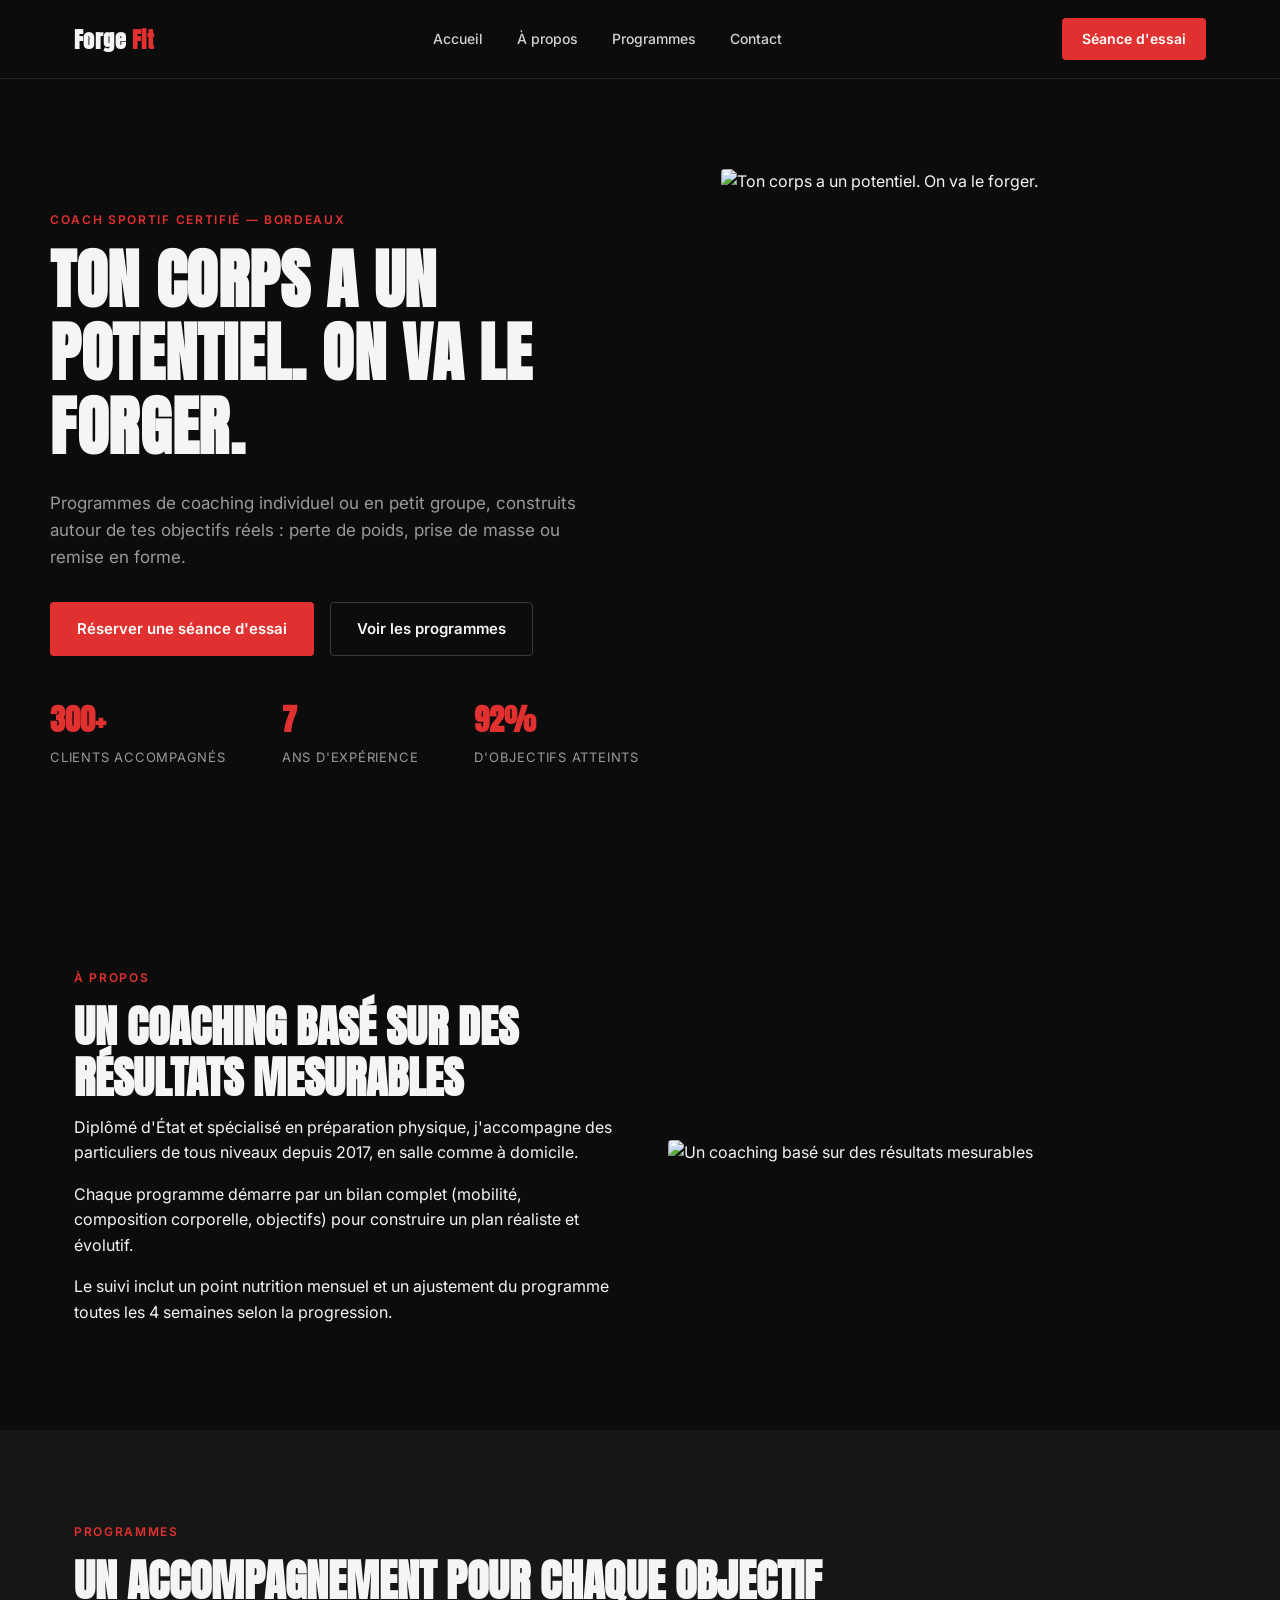
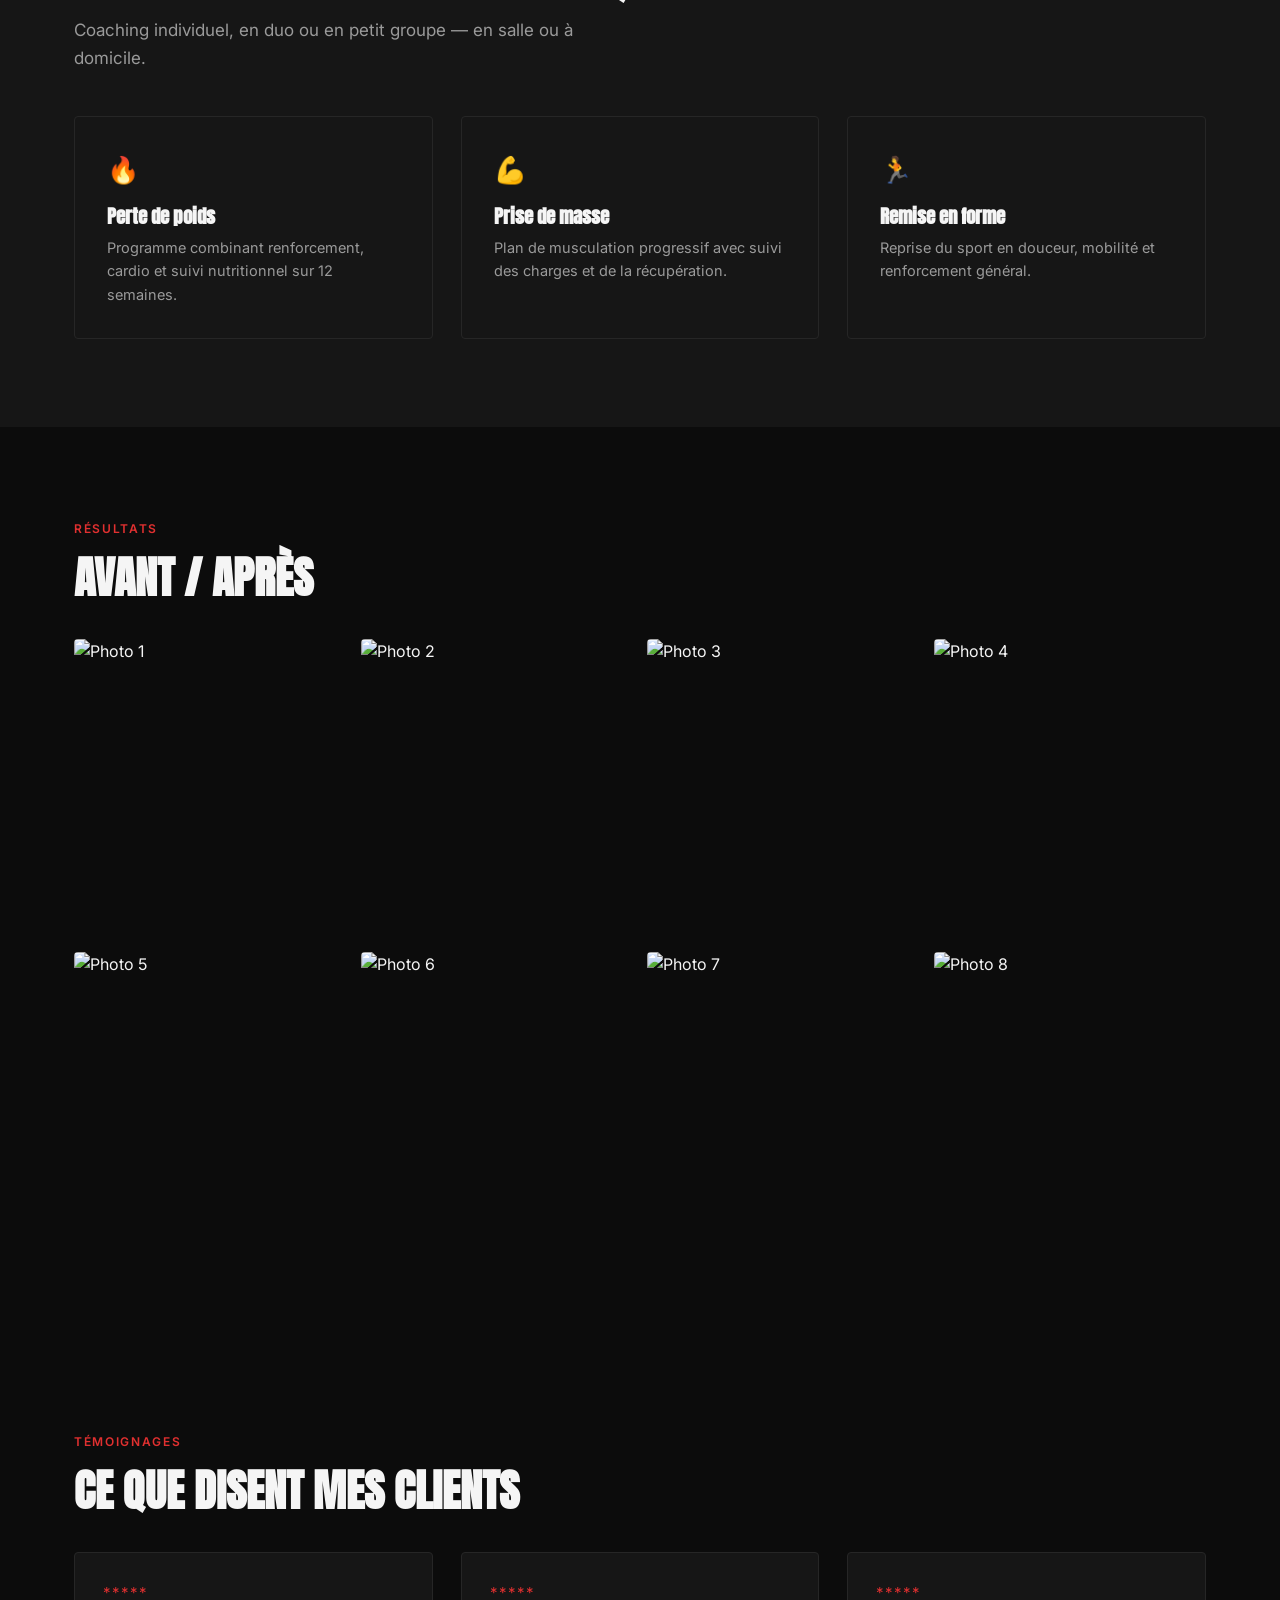
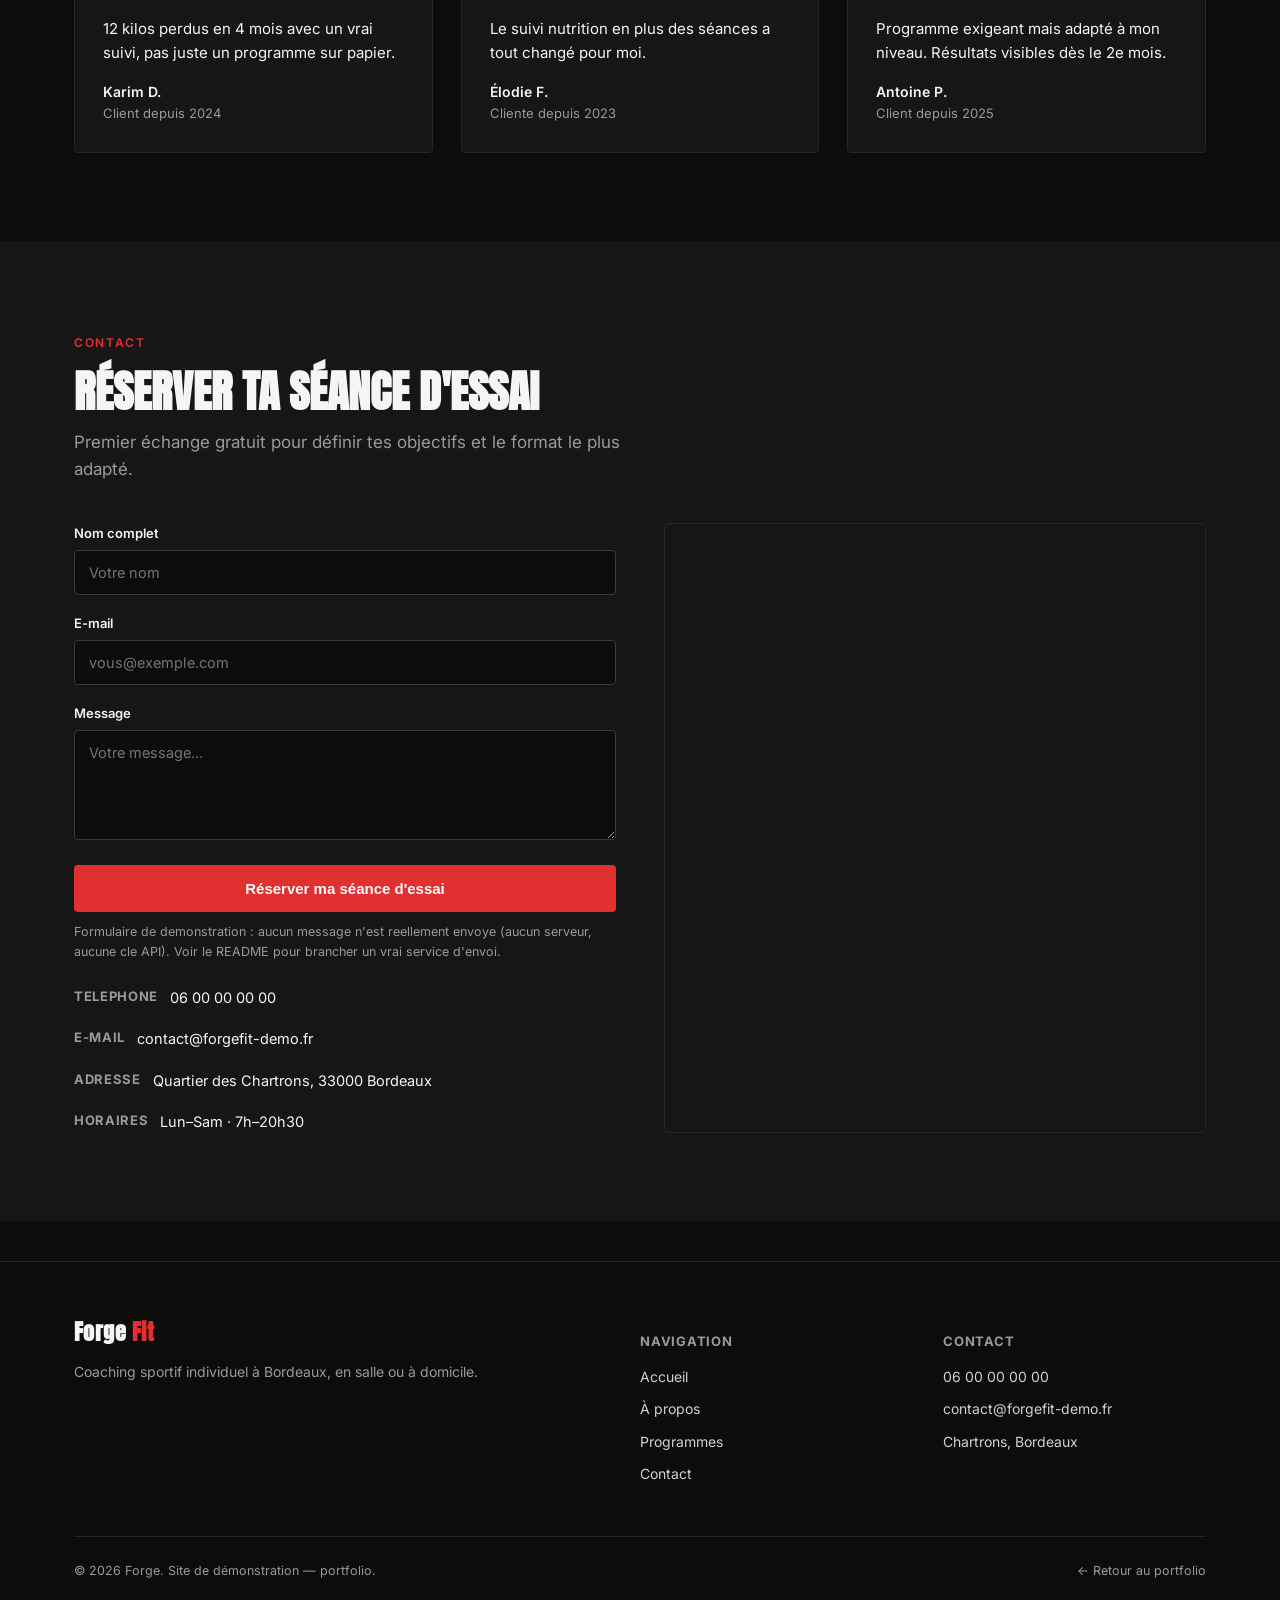
==== coach/index.html @ 1f24f9f5 "Premier envoi : Structure du portfolio et générateur" ====
<!doctype html>
<html lang="fr">
<head>
<meta charset="UTF-8">
<meta name="viewport" content="width=device-width, initial-scale=1.0">
<title>ForgeFit — Coaching sportif personnalisé à Bordeaux</title>
<meta name="description" content="ForgeFit, coach sportif à Bordeaux. Programmes personnalisés, suivi nutritionnel, coaching en salle ou à domicile.">
<link rel="preconnect" href="https://fonts.googleapis.com">
<link href="https://fonts.googleapis.com/css2?family=Anton&family=Inter:wght@400;500;600;700&display=swap" rel="stylesheet">
<link rel="stylesheet" href="../assets/site.css">
<style>
  :root{
    --bg:#0c0c0c; --surface:#161616; --text:#f5f5f5; --muted:#9a9a9a;
    --line:#262626; --line-strong:#3a3a3a;
    --accent:#e13030; --accent-contrast:#ffffff;
    --font-display:'Anton', serif;
    --font-body:'Inter', sans-serif;
    --radius:4px;
  }
  .hero h1{text-transform:uppercase; letter-spacing:.01em;} .section-title{text-transform:uppercase;}
</style>
</head>
<body>

<header class="nav">
  <div class="nav-inner">
    <a href="#accueil" class="brand">Forge <span>Fit</span></a>
    <nav class="links">
      <a href="#accueil">Accueil</a>
      <a href="#apropos">À propos</a>
      <a href="#services">Programmes</a>
      <a href="#contact">Contact</a>
    </nav>
    <a href="#contact" class="nav-cta">Séance d'essai</a>
    <button class="burger" aria-label="Menu"><span></span><span></span><span></span></button>
  </div>
  <div class="mobile-menu">
    <a href="#accueil">Accueil</a>
    <a href="#apropos">À propos</a>
    <a href="#services">Programmes</a>
    <a href="#contact">Contact</a>
  </div>
</header>


<section class="hero" id="accueil">
  <div class="container hero-grid">
    <div>
      
      <div class="eyebrow reveal">Coach sportif certifié — Bordeaux</div>
      <h1 class="reveal">Ton corps a un potentiel. On va le forger.</h1>
      <p class="lede reveal">Programmes de coaching individuel ou en petit groupe, construits autour de tes objectifs réels : perte de poids, prise de masse ou remise en forme.</p>
      <div class="hero-actions reveal">
        <a href="#contact" class="btn btn-primary">Réserver une séance d'essai</a>
        <a href="#services" class="btn btn-ghost">Voir les programmes</a>
      </div>
      <div class="stats reveal"><div class="stat"><b>300+</b><span>clients accompagnés</span></div><div class="stat"><b>7</b><span>ans d'expérience</span></div><div class="stat"><b>92%</b><span>d'objectifs atteints</span></div></div>
    </div>
    <div class="hero-media reveal">
      <img src="https://picsum.photos/seed/forgefit-hero/900/1100" alt="Ton corps a un potentiel. On va le forger." style="aspect-ratio:4/5;">
    </div>
  </div>
</section>



<section class="section" id="apropos">
  <div class="container split">
    
    <div>
      <div class="eyebrow reveal">À propos</div>
      <h2 class="section-title reveal">Un coaching basé sur des résultats mesurables</h2>
      <div class="reveal"><p>Diplômé d'État et spécialisé en préparation physique, j'accompagne des particuliers de tous niveaux depuis 2017, en salle comme à domicile.</p><p>Chaque programme démarre par un bilan complet (mobilité, composition corporelle, objectifs) pour construire un plan réaliste et évolutif.</p><p>Le suivi inclut un point nutrition mensuel et un ajustement du programme toutes les 4 semaines selon la progression.</p></div>
    </div>
    
    <div class="reveal"><img src="https://picsum.photos/seed/forgefit-coach/900/700" alt="Un coaching basé sur des résultats mesurables"></div>
  </div>
</section>



<section class="section alt" id="services">
  <div class="container">
    <div class="eyebrow reveal">Programmes</div>
    <h2 class="section-title reveal">Un accompagnement pour chaque objectif</h2>
    <p class="lede reveal" style="margin-bottom:44px;">Coaching individuel, en duo ou en petit groupe — en salle ou à domicile.</p>
    <div class="grid-3"><div class="card reveal"><div class="icon">🔥</div><h3>Perte de poids</h3><p>Programme combinant renforcement, cardio et suivi nutritionnel sur 12 semaines.</p></div><div class="card reveal"><div class="icon">💪</div><h3>Prise de masse</h3><p>Plan de musculation progressif avec suivi des charges et de la récupération.</p></div><div class="card reveal"><div class="icon">🏃</div><h3>Remise en forme</h3><p>Reprise du sport en douceur, mobilité et renforcement général.</p></div></div>
  </div>
</section>



<section class="section" id="galerie">
  <div class="container">
    <div class="eyebrow reveal">Résultats</div>
    <h2 class="section-title reveal" style="margin-bottom:36px;">Avant / après</h2>
    <div class="gallery reveal"><a href="https://picsum.photos/seed/forgefit-1/900/900" target="_blank" rel="noopener"><img src="https://picsum.photos/seed/forgefit-1/500/500" alt="Photo 1" loading="lazy"></a><a href="https://picsum.photos/seed/forgefit-2/900/900" target="_blank" rel="noopener"><img src="https://picsum.photos/seed/forgefit-2/500/500" alt="Photo 2" loading="lazy"></a><a href="https://picsum.photos/seed/forgefit-3/900/900" target="_blank" rel="noopener"><img src="https://picsum.photos/seed/forgefit-3/500/500" alt="Photo 3" loading="lazy"></a><a href="https://picsum.photos/seed/forgefit-4/900/900" target="_blank" rel="noopener"><img src="https://picsum.photos/seed/forgefit-4/500/500" alt="Photo 4" loading="lazy"></a><a href="https://picsum.photos/seed/forgefit-5/900/900" target="_blank" rel="noopener"><img src="https://picsum.photos/seed/forgefit-5/500/500" alt="Photo 5" loading="lazy"></a><a href="https://picsum.photos/seed/forgefit-6/900/900" target="_blank" rel="noopener"><img src="https://picsum.photos/seed/forgefit-6/500/500" alt="Photo 6" loading="lazy"></a><a href="https://picsum.photos/seed/forgefit-7/900/900" target="_blank" rel="noopener"><img src="https://picsum.photos/seed/forgefit-7/500/500" alt="Photo 7" loading="lazy"></a><a href="https://picsum.photos/seed/forgefit-8/900/900" target="_blank" rel="noopener"><img src="https://picsum.photos/seed/forgefit-8/500/500" alt="Photo 8" loading="lazy"></a></div>
  </div>
</section>

<section class="section">
  <div class="container">
    <div class="eyebrow reveal">Témoignages</div>
    <h2 class="section-title reveal" style="margin-bottom:36px;">Ce que disent mes clients</h2>
    <div class="grid-3"><div class="quote reveal"><div class="stars">*****</div><p>12 kilos perdus en 4 mois avec un vrai suivi, pas juste un programme sur papier.</p><div class="who">Karim D.<span>Client depuis 2024</span></div></div><div class="quote reveal"><div class="stars">*****</div><p>Le suivi nutrition en plus des séances a tout changé pour moi.</p><div class="who">Élodie F.<span>Cliente depuis 2023</span></div></div><div class="quote reveal"><div class="stars">*****</div><p>Programme exigeant mais adapté à mon niveau. Résultats visibles dès le 2e mois.</p><div class="who">Antoine P.<span>Client depuis 2025</span></div></div></div>
  </div>
</section>



<section class="section alt" id="contact">
  <div class="container">
    <div class="eyebrow reveal">Contact</div>
    <h2 class="section-title reveal">Réserver ta séance d'essai</h2>
    <p class="lede reveal" style="margin-bottom:40px;">Premier échange gratuit pour définir tes objectifs et le format le plus adapté.</p>
    <div class="contact-grid">
      <div class="reveal">
        <form class="contact-form">
          <div class="field"><label>Nom complet</label><input type="text" required placeholder="Votre nom"></div>
          <div class="field"><label>E-mail</label><input type="email" required placeholder="vous@exemple.com"></div>
          <div class="field"><label>Message</label><textarea required placeholder="Votre message..."></textarea></div>
          <button type="submit" class="btn btn-primary" style="width:100%;">Réserver ma séance d'essai</button>
        </form>
        <p class="form-note">Formulaire de demonstration : aucun message n'est reellement envoye (aucun serveur, aucune cle API). Voir le README pour brancher un vrai service d'envoi.</p>
        <div class="contact-info">
          <div><b>Telephone</b>06 00 00 00 00</div>
          <div><b>E-mail</b>contact@forgefit-demo.fr</div>
          <div><b>Adresse</b>Quartier des Chartrons, 33000 Bordeaux</div>
          <div><b>Horaires</b>Lun–Sam · 7h–20h30</div>
        </div>
      </div>
      <div class="map reveal">
        <iframe loading="lazy" src="https://www.google.com/maps?q=Chartrons+Bordeaux&output=embed"></iframe>
      </div>
    </div>
  </div>
</section>


<footer class="site-footer">
  <div class="container">
    <div class="footer-grid">
      <div>
        <div class="brand" style="margin-bottom:12px;">Forge <span>Fit</span></div>
        <p class="lede" style="font-size:14px;">Coaching sportif individuel à Bordeaux, en salle ou à domicile.</p>
      </div>
      <div>
        <h4>Navigation</h4>
        <a href="#accueil">Accueil</a>
        <a href="#apropos">À propos</a>
        <a href="#services">Programmes</a>
        <a href="#contact">Contact</a>
      </div>
      <div>
        <h4>Contact</h4>
        <a href="tel:06 00 00 00 00">06 00 00 00 00</a>
        <a href="mailto:contact@forgefit-demo.fr">contact@forgefit-demo.fr</a>
        <a href="#">Chartrons, Bordeaux</a>
      </div>
    </div>
    <div class="footer-bottom">
      <span>© 2026 Forge. Site de démonstration — portfolio.</span>
      <span><a href="../index.html">← Retour au portfolio</a></span>
    </div>
  </div>
</footer>

<script src="../assets/site.js"></script>
</body>
</html>
---- assets/site.css ----
/* ===================================================================
   Feuille de style partagée — utilisée par les 8 sites de démonstration
   Chaque site définit ses propres couleurs via des variables CSS
   dans son <head>, cette feuille gère la structure et les composants.
   =================================================================== */

:root{
  --font-display: 'Playfair Display', serif;
  --font-body: 'Inter', sans-serif;
  --radius: 6px;
  --maxw: 1180px;
}

*,*::before,*::after{ box-sizing:border-box; }
html{ scroll-behavior:smooth; }
body{
  margin:0;
  font-family:var(--font-body);
  color:var(--text);
  background:var(--bg);
  line-height:1.6;
  -webkit-font-smoothing:antialiased;
}
img{ max-width:100%; display:block; }
a{ color:inherit; text-decoration:none; }
h1,h2,h3{ font-family:var(--font-display); margin:0 0 .4em; line-height:1.15; }
p{ margin:0 0 1em; }
.container{ max-width:var(--maxw); margin:0 auto; padding:0 24px; }
.section{ padding:88px 0; }
.section-title{ font-size:clamp(28px,4vw,44px); margin-bottom:12px; }
.eyebrow{
  display:inline-block; font-family:var(--font-body); font-size:12px;
  letter-spacing:.14em; text-transform:uppercase; color:var(--accent);
  margin-bottom:14px; font-weight:600;
}
.lede{ max-width:560px; color:var(--muted); font-size:17px; }

/* ---------- Header ---------- */
header.nav{
  position:sticky; top:0; z-index:50;
  background:var(--bg); border-bottom:1px solid var(--line);
}
.nav-inner{
  max-width:var(--maxw); margin:0 auto; padding:18px 24px;
  display:flex; align-items:center; justify-content:space-between;
}
.brand{ font-family:var(--font-display); font-size:22px; font-weight:700; letter-spacing:.02em; }
.brand span{ color:var(--accent); }
nav.links{ display:flex; gap:34px; font-size:14px; font-weight:500; }
nav.links a{ opacity:.85; transition:opacity .2s; }
nav.links a:hover{ opacity:1; color:var(--accent); }
.nav-cta{
  background:var(--accent); color:var(--accent-contrast);
  padding:10px 20px; border-radius:var(--radius); font-size:14px; font-weight:600;
  white-space:nowrap;
}
.burger{ display:none; flex-direction:column; gap:5px; background:none; border:0; cursor:pointer; padding:6px; }
.burger span{ width:24px; height:2px; background:var(--text); display:block; }
.mobile-menu{
  display:none; flex-direction:column; gap:0; border-top:1px solid var(--line);
  background:var(--bg);
}
.mobile-menu.open{ display:flex; }
.mobile-menu a{ padding:16px 24px; border-bottom:1px solid var(--line); font-size:15px; }

@media (max-width:860px){
  nav.links, .nav-cta{ display:none; }
  .burger{ display:flex; }
}

/* ---------- Hero ---------- */
.hero{ position:relative; overflow:hidden; }
.hero-grid{
  display:grid; grid-template-columns:1.1fr .9fr; gap:48px; align-items:center;
  padding:90px 0 70px;
}
.hero h1{ font-size:clamp(36px,5.4vw,64px); }
.hero-actions{ display:flex; gap:16px; margin-top:30px; flex-wrap:wrap; }
.btn{
  display:inline-flex; align-items:center; justify-content:center; gap:8px;
  padding:14px 26px; border-radius:var(--radius); font-weight:600; font-size:15px;
  cursor:pointer; border:1px solid transparent; transition:transform .15s ease, opacity .15s ease;
}
.btn:hover{ transform:translateY(-2px); }
.btn-primary{ background:var(--accent); color:var(--accent-contrast); }
.btn-ghost{ background:transparent; border-color:var(--line-strong); color:var(--text); }
.hero-media{ border-radius:var(--radius); overflow:hidden; aspect-ratio:4/5; }
.hero-media img{ width:100%; height:100%; object-fit:cover; }

@media (max-width:860px){
  .hero-grid{ grid-template-columns:1fr; padding-top:50px; }
  .hero-media{ order:-1; aspect-ratio:16/10; }
}

/* ---------- Stat / trust bar ---------- */
.stats{ display:flex; gap:56px; margin-top:40px; flex-wrap:wrap; }
.stat b{ display:block; font-family:var(--font-display); font-size:30px; color:var(--accent); }
.stat span{ font-size:13px; color:var(--muted); text-transform:uppercase; letter-spacing:.06em; }

/* ---------- Cards / grids ---------- */
.grid-3{ display:grid; grid-template-columns:repeat(3,1fr); gap:28px; }
.grid-2{ display:grid; grid-template-columns:1fr 1fr; gap:28px; }
@media (max-width:860px){ .grid-3, .grid-2{ grid-template-columns:1fr; } }

.card{
  background:var(--surface); border:1px solid var(--line); border-radius:var(--radius);
  padding:32px; transition:transform .2s ease, box-shadow .2s ease;
}
.card:hover{ transform:translateY(-4px); box-shadow:0 14px 30px -18px rgba(0,0,0,.25); }
.card .icon{ font-size:26px; margin-bottom:16px; }
.card h3{ font-size:19px; margin-bottom:8px; }
.card p{ color:var(--muted); font-size:14.5px; margin:0; }

/* ---------- Gallery ---------- */
.gallery{ display:grid; grid-template-columns:repeat(4,1fr); gap:14px; }
.gallery img{ border-radius:var(--radius); aspect-ratio:1/1; object-fit:cover; width:100%; }
.gallery a:nth-child(4n+1) img, .gallery a:nth-child(4n+2) img{ aspect-ratio: 1/1.1; }
@media (max-width:860px){ .gallery{ grid-template-columns:repeat(2,1fr); } }

/* ---------- Testimonials ---------- */
.quote{
  background:var(--surface); border:1px solid var(--line); border-radius:var(--radius);
  padding:28px; font-size:15px;
}
.quote .stars{ color:var(--accent); letter-spacing:2px; margin-bottom:12px; }
.quote .who{ margin-top:16px; font-weight:600; font-size:14px; }
.quote .who span{ display:block; font-weight:400; color:var(--muted); font-size:13px; }

/* ---------- Split section ---------- */
.split{ display:grid; grid-template-columns:1fr 1fr; gap:56px; align-items:center; }
@media (max-width:860px){ .split{ grid-template-columns:1fr; } }
.split img{ border-radius:var(--radius); }

/* ---------- Banner / CTA ---------- */
.banner{
  background:var(--accent); color:var(--accent-contrast);
  border-radius:var(--radius); padding:56px; text-align:center;
}
.banner h2{ color:var(--accent-contrast); }
.banner p{ opacity:.9; }

/* alt background section */
.alt{ background:var(--surface); }

/* ---------- Contact ---------- */
.contact-grid{ display:grid; grid-template-columns:1fr 1fr; gap:48px; }
@media (max-width:860px){ .contact-grid{ grid-template-columns:1fr; } }
.field{ margin-bottom:18px; }
.field label{ display:block; font-size:13px; font-weight:600; margin-bottom:6px; }
.field input, .field textarea{
  width:100%; padding:13px 14px; border-radius:var(--radius); border:1px solid var(--line-strong);
  background:var(--bg); color:var(--text); font-family:var(--font-body); font-size:14.5px;
}
.field textarea{ resize:vertical; min-height:110px; }
.form-note{ font-size:12.5px; color:var(--muted); margin-top:10px; }
.map{ border-radius:var(--radius); overflow:hidden; border:1px solid var(--line); }
.map iframe{ width:100%; height:100%; min-height:280px; border:0; display:block; }
.contact-info{ display:flex; flex-direction:column; gap:18px; margin-top:24px; }
.contact-info div{ display:flex; gap:12px; font-size:14.5px; }
.contact-info b{ font-size:13px; text-transform:uppercase; letter-spacing:.05em; display:block; color:var(--muted); }

/* ---------- Footer ---------- */
footer.site-footer{ border-top:1px solid var(--line); padding:52px 0 28px; margin-top:40px; }
.footer-grid{ display:grid; grid-template-columns:2fr 1fr 1fr; gap:40px; }
@media (max-width:860px){ .footer-grid{ grid-template-columns:1fr; gap:28px; } }
.footer-grid h4{ font-size:13px; text-transform:uppercase; letter-spacing:.06em; margin-bottom:14px; color:var(--muted); }
.footer-grid a{ display:block; font-size:14px; margin-bottom:10px; opacity:.85; }
.footer-grid a:hover{ opacity:1; }
.footer-bottom{
  margin-top:40px; padding-top:24px; border-top:1px solid var(--line);
  display:flex; justify-content:space-between; font-size:12.5px; color:var(--muted); flex-wrap:wrap; gap:10px;
}

/* ---------- reveal on scroll ---------- */
.reveal{ opacity:0; transform:translateY(18px); transition:opacity .6s ease, transform .6s ease; }
.reveal.in{ opacity:1; transform:none; }

@media (prefers-reduced-motion: reduce){
  .reveal{ opacity:1; transform:none; transition:none; }
  html{ scroll-behavior:auto; }
}

/* badge used on plumber/lawyer/etc for urgency or trust */
.badge{
  display:inline-flex; align-items:center; gap:8px; background:var(--surface);
  border:1px solid var(--line); padding:8px 14px; border-radius:100px; font-size:13px; font-weight:600;
}
.badge .dot{ width:8px; height:8px; border-radius:50%; background:var(--accent); }
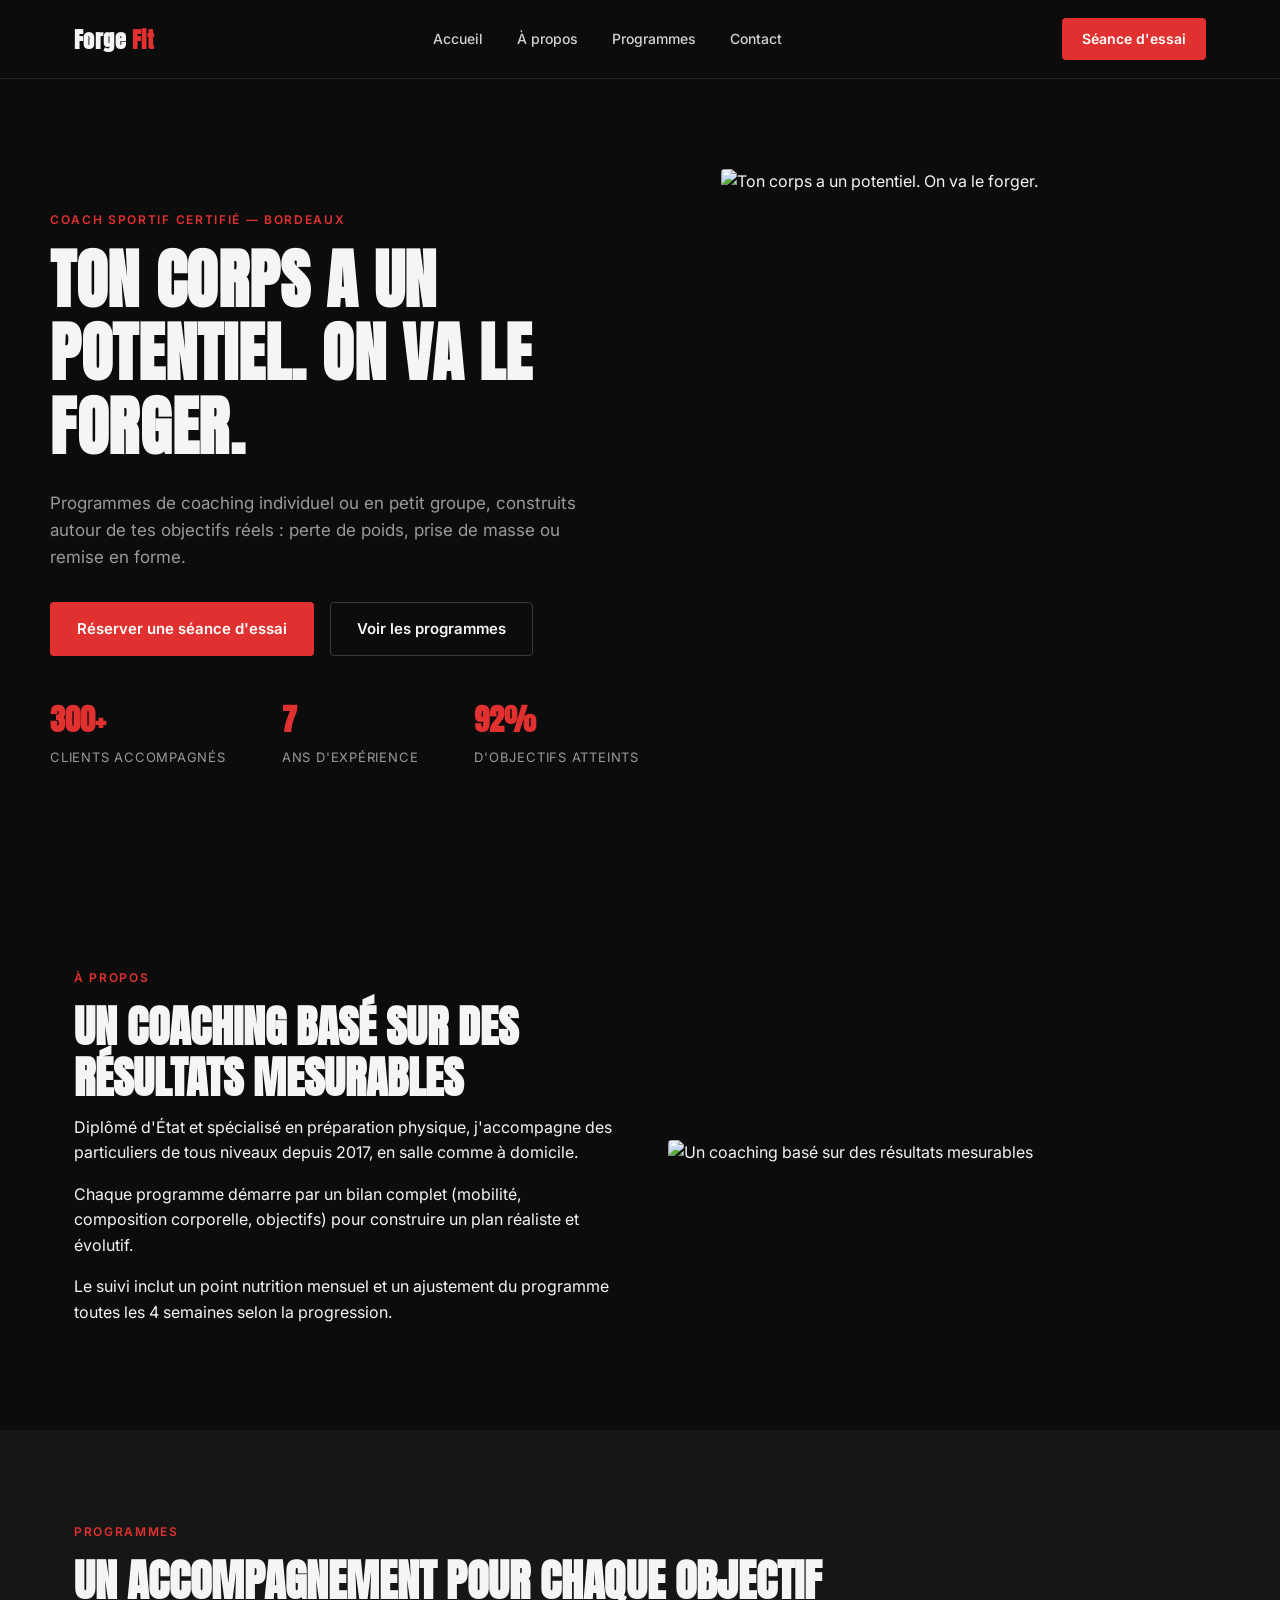
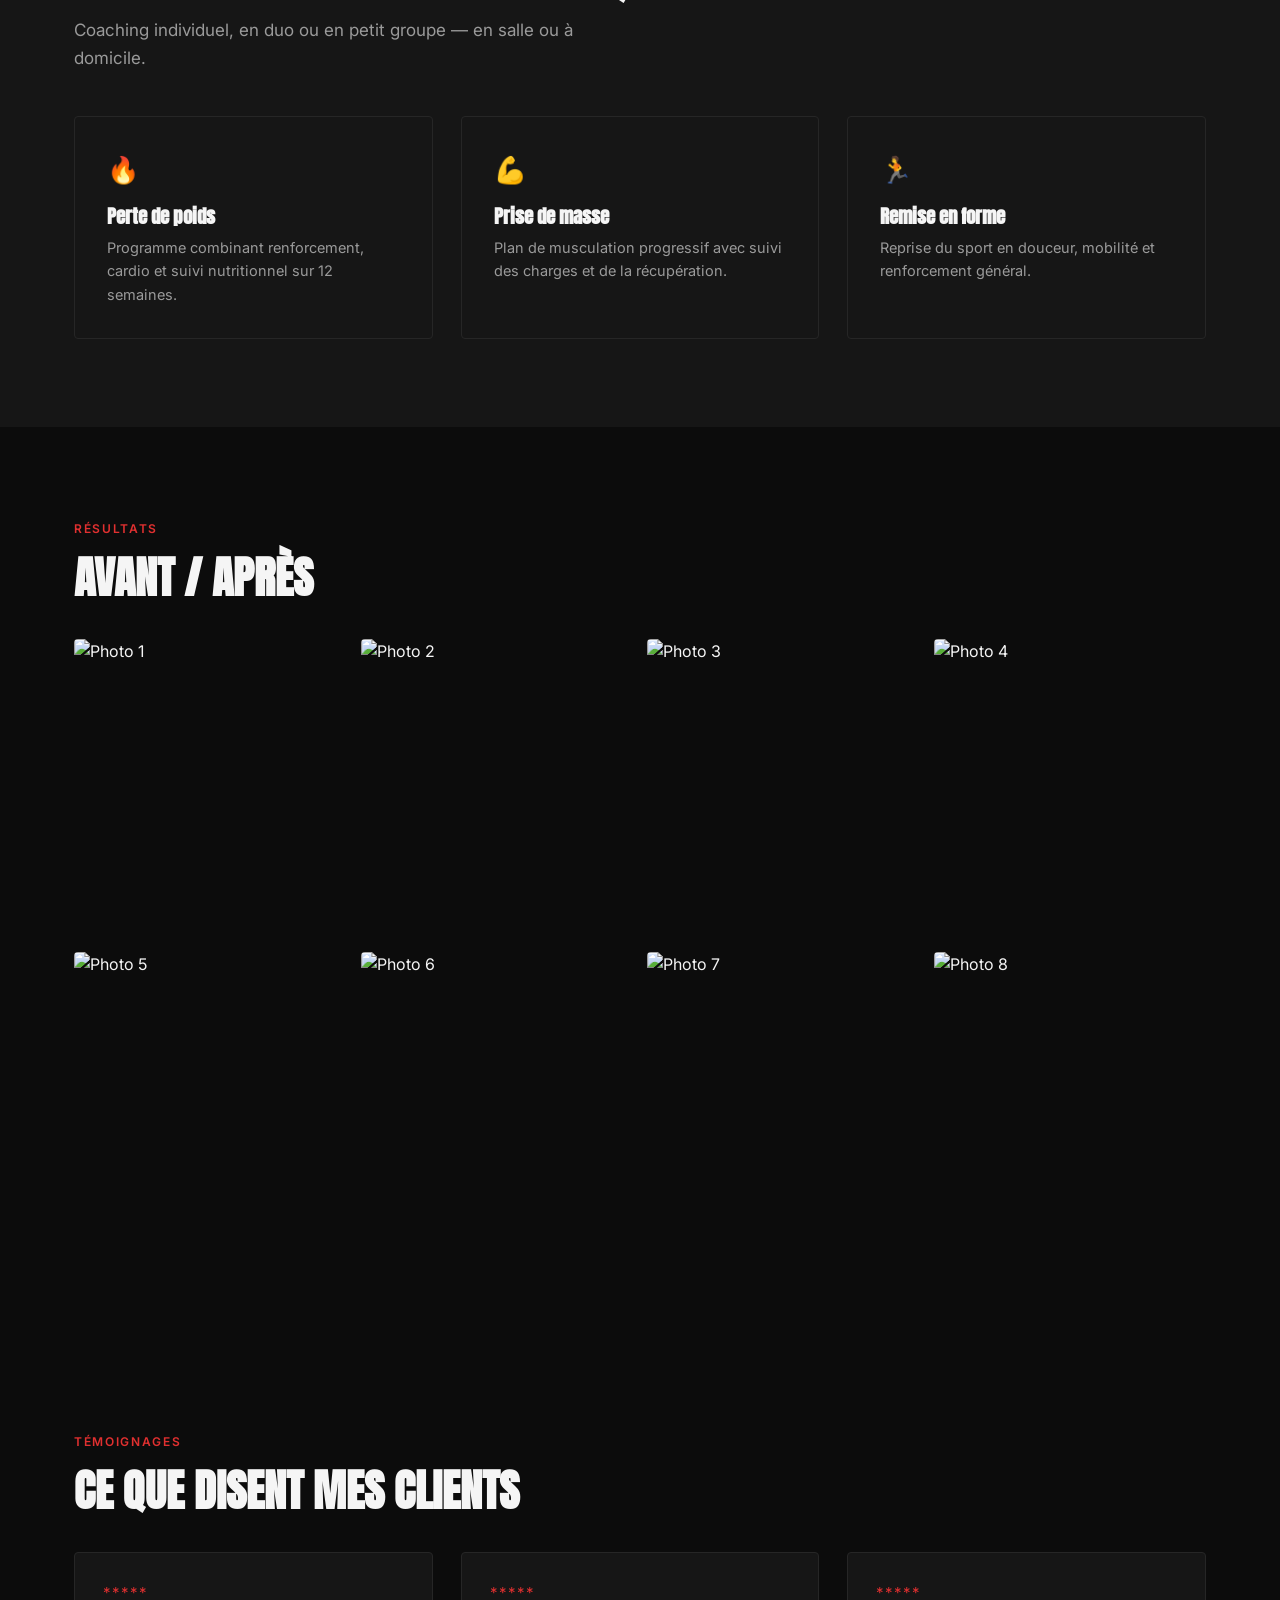
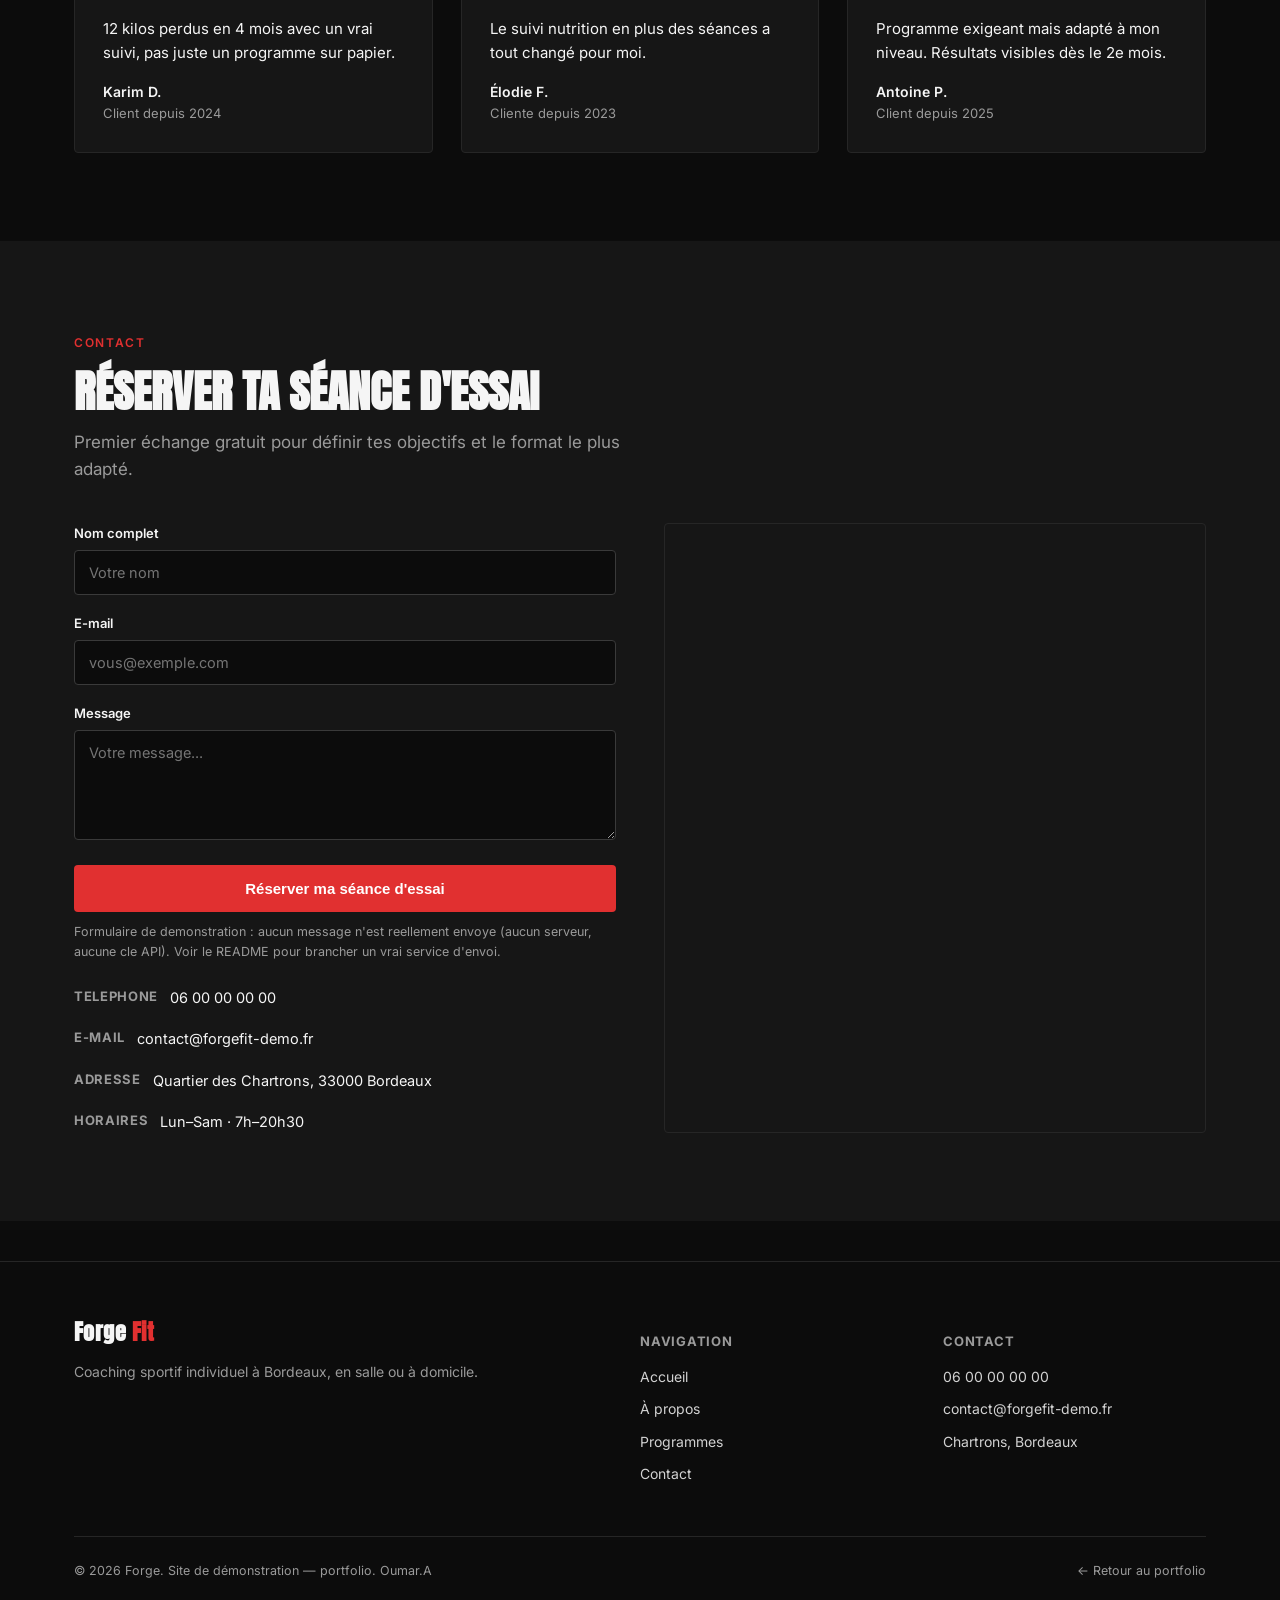
==== commit d993d485: "Update index.html" ====
--- a/coach/index.html
+++ b/coach/index.html
@@ -159,7 +159,7 @@
       </div>
     </div>
     <div class="footer-bottom">
-      <span>© 2026 Forge. Site de démonstration — portfolio.</span>
+      <span>© 2026 Forge. Site de démonstration — portfolio. Oumar.A</span>
       <span><a href="../index.html">← Retour au portfolio</a></span>
     </div>
   </div>
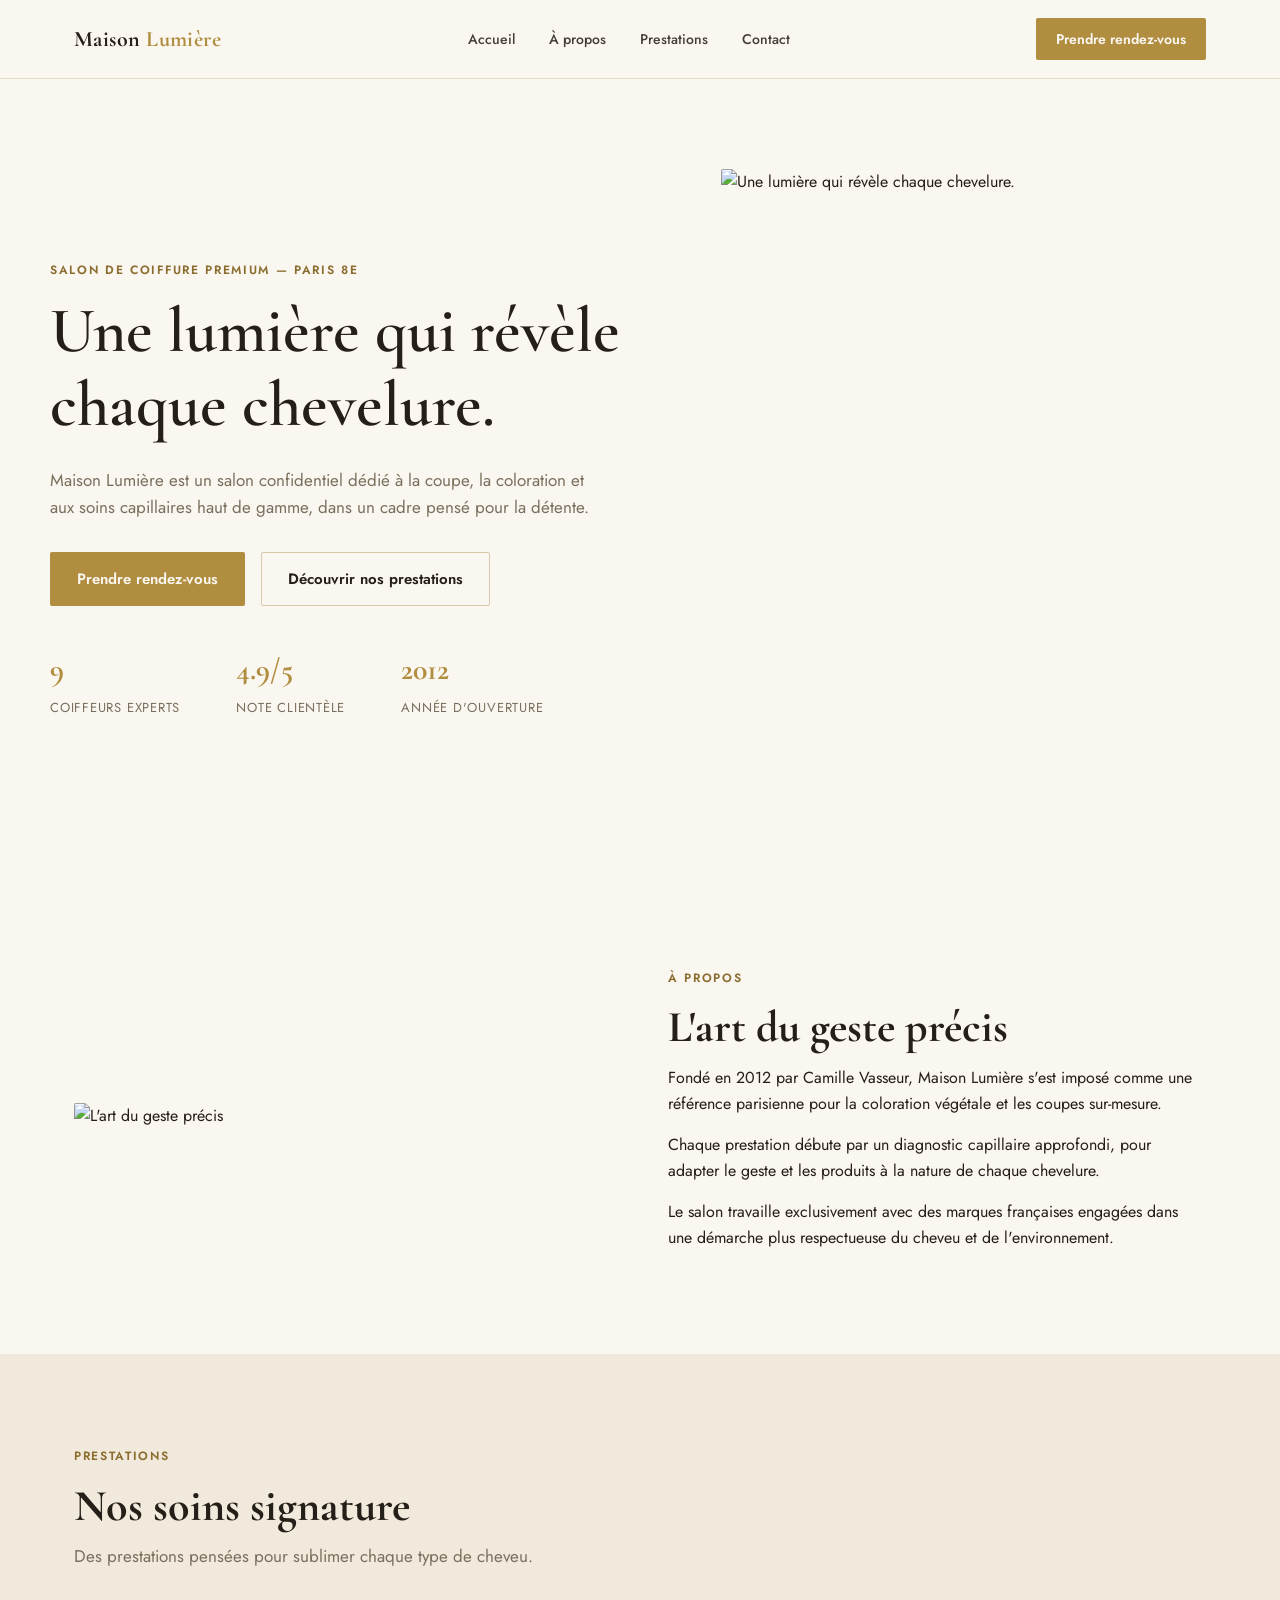
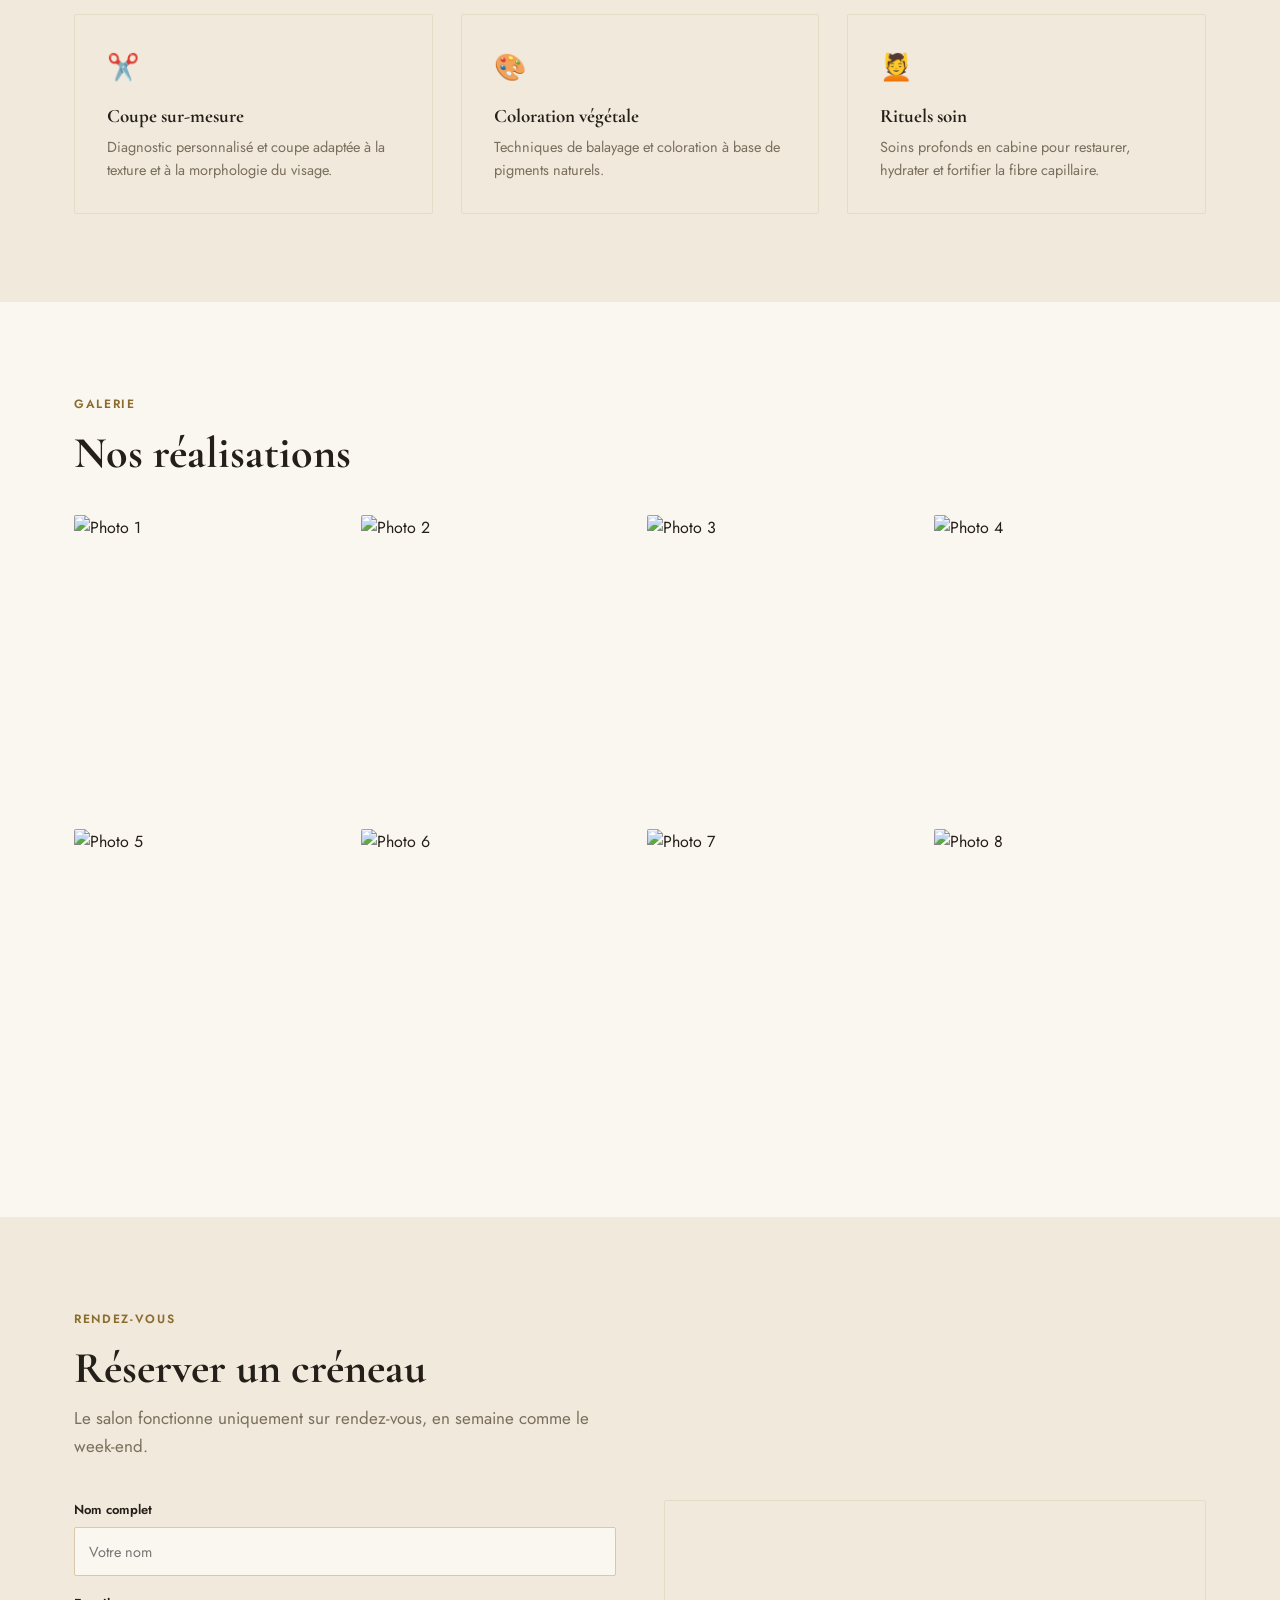
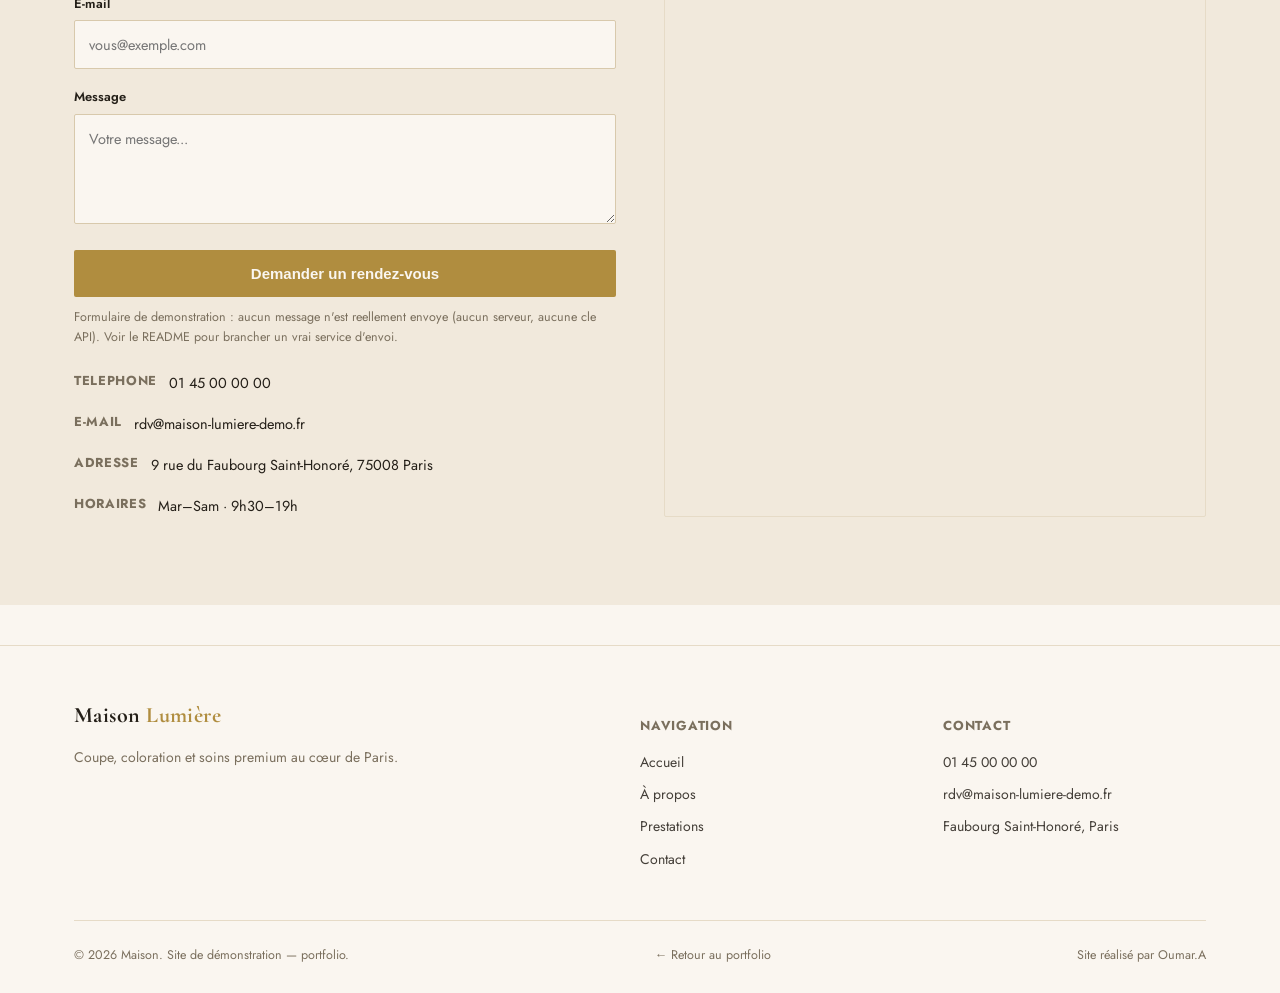
==== commit 2bf0b795: "Add files via upload" ====
--- a/coach/index.html
+++ b/coach/index.html
@@ -3,41 +3,41 @@
 <head>
 <meta charset="UTF-8">
 <meta name="viewport" content="width=device-width, initial-scale=1.0">
-<title>ForgeFit — Coaching sportif personnalisé à Bordeaux</title>
-<meta name="description" content="ForgeFit, coach sportif à Bordeaux. Programmes personnalisés, suivi nutritionnel, coaching en salle ou à domicile.">
+<title>Maison Lumière — Salon de coiffure premium à Paris</title>
+<meta name="description" content="Maison Lumière, salon de coiffure premium à Paris. Coupe, coloration, soins. Prise de rendez-vous en ligne.">
 <link rel="preconnect" href="https://fonts.googleapis.com">
-<link href="https://fonts.googleapis.com/css2?family=Anton&family=Inter:wght@400;500;600;700&display=swap" rel="stylesheet">
+<link href="https://fonts.googleapis.com/css2?family=Cormorant+Garamond:wght@600;700&family=Jost:wght@400;500;600&display=swap" rel="stylesheet">
 <link rel="stylesheet" href="../assets/site.css">
 <style>
   :root{
-    --bg:#0c0c0c; --surface:#161616; --text:#f5f5f5; --muted:#9a9a9a;
-    --line:#262626; --line-strong:#3a3a3a;
-    --accent:#e13030; --accent-contrast:#ffffff;
-    --font-display:'Anton', serif;
-    --font-body:'Inter', sans-serif;
-    --radius:4px;
+    --bg:#faf6f0; --surface:#f1e9dc; --text:#241f18; --muted:#7a6f5d;
+    --line:#e6dbc7; --line-strong:#d8c9ac;
+    --accent:#b08d3f; --accent-contrast:#faf6f0;
+    --font-display:'Cormorant Garamond', serif;
+    --font-body:'Jost', sans-serif;
+    --radius:2px;
   }
-  .hero h1{text-transform:uppercase; letter-spacing:.01em;} .section-title{text-transform:uppercase;}
+  .hero h1{font-weight:600;} .eyebrow{color:#8a6d2f;}
 </style>
 </head>
 <body>
 
 <header class="nav">
   <div class="nav-inner">
-    <a href="#accueil" class="brand">Forge <span>Fit</span></a>
+    <a href="#accueil" class="brand">Maison <span>Lumière</span></a>
     <nav class="links">
       <a href="#accueil">Accueil</a>
       <a href="#apropos">À propos</a>
-      <a href="#services">Programmes</a>
+      <a href="#services">Prestations</a>
       <a href="#contact">Contact</a>
     </nav>
-    <a href="#contact" class="nav-cta">Séance d'essai</a>
-    <button class="burger" aria-label="Menu"><span></span><span></span><span></span></button>
+    <a href="#contact" class="nav-cta">Prendre rendez-vous</a>
+    <button class="burger" aria-label="Menu" aria-expanded="false" aria-controls="mobile-menu"><span></span><span></span><span></span></button>
   </div>
-  <div class="mobile-menu">
+  <div class="mobile-menu" id="mobile-menu">
     <a href="#accueil">Accueil</a>
     <a href="#apropos">À propos</a>
-    <a href="#services">Programmes</a>
+    <a href="#services">Prestations</a>
     <a href="#contact">Contact</a>
   </div>
 </header>
@@ -47,17 +47,17 @@
   <div class="container hero-grid">
     <div>
       
-      <div class="eyebrow reveal">Coach sportif certifié — Bordeaux</div>
-      <h1 class="reveal">Ton corps a un potentiel. On va le forger.</h1>
-      <p class="lede reveal">Programmes de coaching individuel ou en petit groupe, construits autour de tes objectifs réels : perte de poids, prise de masse ou remise en forme.</p>
+      <div class="eyebrow reveal">Salon de coiffure premium — Paris 8e</div>
+      <h1 class="reveal">Une lumière qui révèle chaque chevelure.</h1>
+      <p class="lede reveal">Maison Lumière est un salon confidentiel dédié à la coupe, la coloration et aux soins capillaires haut de gamme, dans un cadre pensé pour la détente.</p>
       <div class="hero-actions reveal">
-        <a href="#contact" class="btn btn-primary">Réserver une séance d'essai</a>
-        <a href="#services" class="btn btn-ghost">Voir les programmes</a>
+        <a href="#contact" class="btn btn-primary">Prendre rendez-vous</a>
+        <a href="#services" class="btn btn-ghost">Découvrir nos prestations</a>
       </div>
-      <div class="stats reveal"><div class="stat"><b>300+</b><span>clients accompagnés</span></div><div class="stat"><b>7</b><span>ans d'expérience</span></div><div class="stat"><b>92%</b><span>d'objectifs atteints</span></div></div>
+      <div class="stats reveal"><div class="stat"><b>9</b><span>coiffeurs experts</span></div><div class="stat"><b>4.9/5</b><span>note clientèle</span></div><div class="stat"><b>2012</b><span>année d'ouverture</span></div></div>
     </div>
     <div class="hero-media reveal">
-      <img src="https://picsum.photos/seed/forgefit-hero/900/1100" alt="Ton corps a un potentiel. On va le forger." style="aspect-ratio:4/5;">
+      <img src="https://picsum.photos/seed/lumiere-hero/900/1100" alt="Une lumière qui révèle chaque chevelure." style="aspect-ratio:4/5;">
     </div>
   </div>
 </section>
@@ -67,13 +67,13 @@
 <section class="section" id="apropos">
   <div class="container split">
     
+    <div class="reveal"><img src="https://picsum.photos/seed/lumiere-salon/900/700" alt="L'art du geste précis"></div>
+    
     <div>
       <div class="eyebrow reveal">À propos</div>
-      <h2 class="section-title reveal">Un coaching basé sur des résultats mesurables</h2>
-      <div class="reveal"><p>Diplômé d'État et spécialisé en préparation physique, j'accompagne des particuliers de tous niveaux depuis 2017, en salle comme à domicile.</p><p>Chaque programme démarre par un bilan complet (mobilité, composition corporelle, objectifs) pour construire un plan réaliste et évolutif.</p><p>Le suivi inclut un point nutrition mensuel et un ajustement du programme toutes les 4 semaines selon la progression.</p></div>
+      <h2 class="section-title reveal">L'art du geste précis</h2>
+      <div class="reveal"><p>Fondé en 2012 par Camille Vasseur, Maison Lumière s'est imposé comme une référence parisienne pour la coloration végétale et les coupes sur-mesure.</p><p>Chaque prestation débute par un diagnostic capillaire approfondi, pour adapter le geste et les produits à la nature de chaque chevelure.</p><p>Le salon travaille exclusivement avec des marques françaises engagées dans une démarche plus respectueuse du cheveu et de l'environnement.</p></div>
     </div>
-    
-    <div class="reveal"><img src="https://picsum.photos/seed/forgefit-coach/900/700" alt="Un coaching basé sur des résultats mesurables"></div>
   </div>
 </section>
 
@@ -81,10 +81,10 @@
 
 <section class="section alt" id="services">
   <div class="container">
-    <div class="eyebrow reveal">Programmes</div>
-    <h2 class="section-title reveal">Un accompagnement pour chaque objectif</h2>
-    <p class="lede reveal" style="margin-bottom:44px;">Coaching individuel, en duo ou en petit groupe — en salle ou à domicile.</p>
-    <div class="grid-3"><div class="card reveal"><div class="icon">🔥</div><h3>Perte de poids</h3><p>Programme combinant renforcement, cardio et suivi nutritionnel sur 12 semaines.</p></div><div class="card reveal"><div class="icon">💪</div><h3>Prise de masse</h3><p>Plan de musculation progressif avec suivi des charges et de la récupération.</p></div><div class="card reveal"><div class="icon">🏃</div><h3>Remise en forme</h3><p>Reprise du sport en douceur, mobilité et renforcement général.</p></div></div>
+    <div class="eyebrow reveal">Prestations</div>
+    <h2 class="section-title reveal">Nos soins signature</h2>
+    <p class="lede reveal" style="margin-bottom:44px;">Des prestations pensées pour sublimer chaque type de cheveu.</p>
+    <div class="grid-3"><div class="card reveal"><div class="icon">✂️</div><h3>Coupe sur-mesure</h3><p>Diagnostic personnalisé et coupe adaptée à la texture et à la morphologie du visage.</p></div><div class="card reveal"><div class="icon">🎨</div><h3>Coloration végétale</h3><p>Techniques de balayage et coloration à base de pigments naturels.</p></div><div class="card reveal"><div class="icon">💆</div><h3>Rituels soin</h3><p>Soins profonds en cabine pour restaurer, hydrater et fortifier la fibre capillaire.</p></div></div>
   </div>
 </section>
 
@@ -92,17 +92,9 @@
 
 <section class="section" id="galerie">
   <div class="container">
-    <div class="eyebrow reveal">Résultats</div>
-    <h2 class="section-title reveal" style="margin-bottom:36px;">Avant / après</h2>
-    <div class="gallery reveal"><a href="https://picsum.photos/seed/forgefit-1/900/900" target="_blank" rel="noopener"><img src="https://picsum.photos/seed/forgefit-1/500/500" alt="Photo 1" loading="lazy"></a><a href="https://picsum.photos/seed/forgefit-2/900/900" target="_blank" rel="noopener"><img src="https://picsum.photos/seed/forgefit-2/500/500" alt="Photo 2" loading="lazy"></a><a href="https://picsum.photos/seed/forgefit-3/900/900" target="_blank" rel="noopener"><img src="https://picsum.photos/seed/forgefit-3/500/500" alt="Photo 3" loading="lazy"></a><a href="https://picsum.photos/seed/forgefit-4/900/900" target="_blank" rel="noopener"><img src="https://picsum.photos/seed/forgefit-4/500/500" alt="Photo 4" loading="lazy"></a><a href="https://picsum.photos/seed/forgefit-5/900/900" target="_blank" rel="noopener"><img src="https://picsum.photos/seed/forgefit-5/500/500" alt="Photo 5" loading="lazy"></a><a href="https://picsum.photos/seed/forgefit-6/900/900" target="_blank" rel="noopener"><img src="https://picsum.photos/seed/forgefit-6/500/500" alt="Photo 6" loading="lazy"></a><a href="https://picsum.photos/seed/forgefit-7/900/900" target="_blank" rel="noopener"><img src="https://picsum.photos/seed/forgefit-7/500/500" alt="Photo 7" loading="lazy"></a><a href="https://picsum.photos/seed/forgefit-8/900/900" target="_blank" rel="noopener"><img src="https://picsum.photos/seed/forgefit-8/500/500" alt="Photo 8" loading="lazy"></a></div>
-  </div>
-</section>
-
-<section class="section">
-  <div class="container">
-    <div class="eyebrow reveal">Témoignages</div>
-    <h2 class="section-title reveal" style="margin-bottom:36px;">Ce que disent mes clients</h2>
-    <div class="grid-3"><div class="quote reveal"><div class="stars">*****</div><p>12 kilos perdus en 4 mois avec un vrai suivi, pas juste un programme sur papier.</p><div class="who">Karim D.<span>Client depuis 2024</span></div></div><div class="quote reveal"><div class="stars">*****</div><p>Le suivi nutrition en plus des séances a tout changé pour moi.</p><div class="who">Élodie F.<span>Cliente depuis 2023</span></div></div><div class="quote reveal"><div class="stars">*****</div><p>Programme exigeant mais adapté à mon niveau. Résultats visibles dès le 2e mois.</p><div class="who">Antoine P.<span>Client depuis 2025</span></div></div></div>
+    <div class="eyebrow reveal">Galerie</div>
+    <h2 class="section-title reveal" style="margin-bottom:36px;">Nos réalisations</h2>
+    <div class="gallery reveal"><a href="https://picsum.photos/seed/lumiere-1/900/900" target="_blank" rel="noopener"><img src="https://picsum.photos/seed/lumiere-1/500/500" alt="Photo 1" loading="lazy"></a><a href="https://picsum.photos/seed/lumiere-2/900/900" target="_blank" rel="noopener"><img src="https://picsum.photos/seed/lumiere-2/500/500" alt="Photo 2" loading="lazy"></a><a href="https://picsum.photos/seed/lumiere-3/900/900" target="_blank" rel="noopener"><img src="https://picsum.photos/seed/lumiere-3/500/500" alt="Photo 3" loading="lazy"></a><a href="https://picsum.photos/seed/lumiere-4/900/900" target="_blank" rel="noopener"><img src="https://picsum.photos/seed/lumiere-4/500/500" alt="Photo 4" loading="lazy"></a><a href="https://picsum.photos/seed/lumiere-5/900/900" target="_blank" rel="noopener"><img src="https://picsum.photos/seed/lumiere-5/500/500" alt="Photo 5" loading="lazy"></a><a href="https://picsum.photos/seed/lumiere-6/900/900" target="_blank" rel="noopener"><img src="https://picsum.photos/seed/lumiere-6/500/500" alt="Photo 6" loading="lazy"></a><a href="https://picsum.photos/seed/lumiere-7/900/900" target="_blank" rel="noopener"><img src="https://picsum.photos/seed/lumiere-7/500/500" alt="Photo 7" loading="lazy"></a><a href="https://picsum.photos/seed/lumiere-8/900/900" target="_blank" rel="noopener"><img src="https://picsum.photos/seed/lumiere-8/500/500" alt="Photo 8" loading="lazy"></a></div>
   </div>
 </section>
 
@@ -110,27 +102,27 @@
 
 <section class="section alt" id="contact">
   <div class="container">
-    <div class="eyebrow reveal">Contact</div>
-    <h2 class="section-title reveal">Réserver ta séance d'essai</h2>
-    <p class="lede reveal" style="margin-bottom:40px;">Premier échange gratuit pour définir tes objectifs et le format le plus adapté.</p>
+    <div class="eyebrow reveal">Rendez-vous</div>
+    <h2 class="section-title reveal">Réserver un créneau</h2>
+    <p class="lede reveal" style="margin-bottom:40px;">Le salon fonctionne uniquement sur rendez-vous, en semaine comme le week-end.</p>
     <div class="contact-grid">
       <div class="reveal">
         <form class="contact-form">
           <div class="field"><label>Nom complet</label><input type="text" required placeholder="Votre nom"></div>
           <div class="field"><label>E-mail</label><input type="email" required placeholder="vous@exemple.com"></div>
           <div class="field"><label>Message</label><textarea required placeholder="Votre message..."></textarea></div>
-          <button type="submit" class="btn btn-primary" style="width:100%;">Réserver ma séance d'essai</button>
+          <button type="submit" class="btn btn-primary" style="width:100%;">Demander un rendez-vous</button>
         </form>
         <p class="form-note">Formulaire de demonstration : aucun message n'est reellement envoye (aucun serveur, aucune cle API). Voir le README pour brancher un vrai service d'envoi.</p>
         <div class="contact-info">
-          <div><b>Telephone</b>06 00 00 00 00</div>
-          <div><b>E-mail</b>contact@forgefit-demo.fr</div>
-          <div><b>Adresse</b>Quartier des Chartrons, 33000 Bordeaux</div>
-          <div><b>Horaires</b>Lun–Sam · 7h–20h30</div>
+          <div><b>Telephone</b>01 45 00 00 00</div>
+          <div><b>E-mail</b>rdv@maison-lumiere-demo.fr</div>
+          <div><b>Adresse</b>9 rue du Faubourg Saint-Honoré, 75008 Paris</div>
+          <div><b>Horaires</b>Mar–Sam · 9h30–19h</div>
         </div>
       </div>
       <div class="map reveal">
-        <iframe loading="lazy" src="https://www.google.com/maps?q=Chartrons+Bordeaux&output=embed"></iframe>
+        <iframe loading="lazy" src="https://www.google.com/maps?q=Faubourg+Saint-Honore+Paris&output=embed"></iframe>
       </div>
     </div>
   </div>
@@ -141,26 +133,27 @@
   <div class="container">
     <div class="footer-grid">
       <div>
-        <div class="brand" style="margin-bottom:12px;">Forge <span>Fit</span></div>
-        <p class="lede" style="font-size:14px;">Coaching sportif individuel à Bordeaux, en salle ou à domicile.</p>
+        <div class="brand" style="margin-bottom:12px;">Maison <span>Lumière</span></div>
+        <p class="lede" style="font-size:14px;">Coupe, coloration et soins premium au cœur de Paris.</p>
       </div>
       <div>
         <h4>Navigation</h4>
         <a href="#accueil">Accueil</a>
         <a href="#apropos">À propos</a>
-        <a href="#services">Programmes</a>
+        <a href="#services">Prestations</a>
         <a href="#contact">Contact</a>
       </div>
       <div>
         <h4>Contact</h4>
-        <a href="tel:06 00 00 00 00">06 00 00 00 00</a>
-        <a href="mailto:contact@forgefit-demo.fr">contact@forgefit-demo.fr</a>
-        <a href="#">Chartrons, Bordeaux</a>
+        <a href="tel:01 45 00 00 00">01 45 00 00 00</a>
+        <a href="mailto:rdv@maison-lumiere-demo.fr">rdv@maison-lumiere-demo.fr</a>
+        <a href="#">Faubourg Saint-Honoré, Paris</a>
       </div>
     </div>
     <div class="footer-bottom">
-      <span>© 2026 Forge. Site de démonstration — portfolio. Oumar.A</span>
+      <span>© 2026 Maison. Site de démonstration — portfolio.</span>
       <span><a href="../index.html">← Retour au portfolio</a></span>
+      <span>Site réalisé par Oumar.A</span>
     </div>
   </div>
 </footer>
